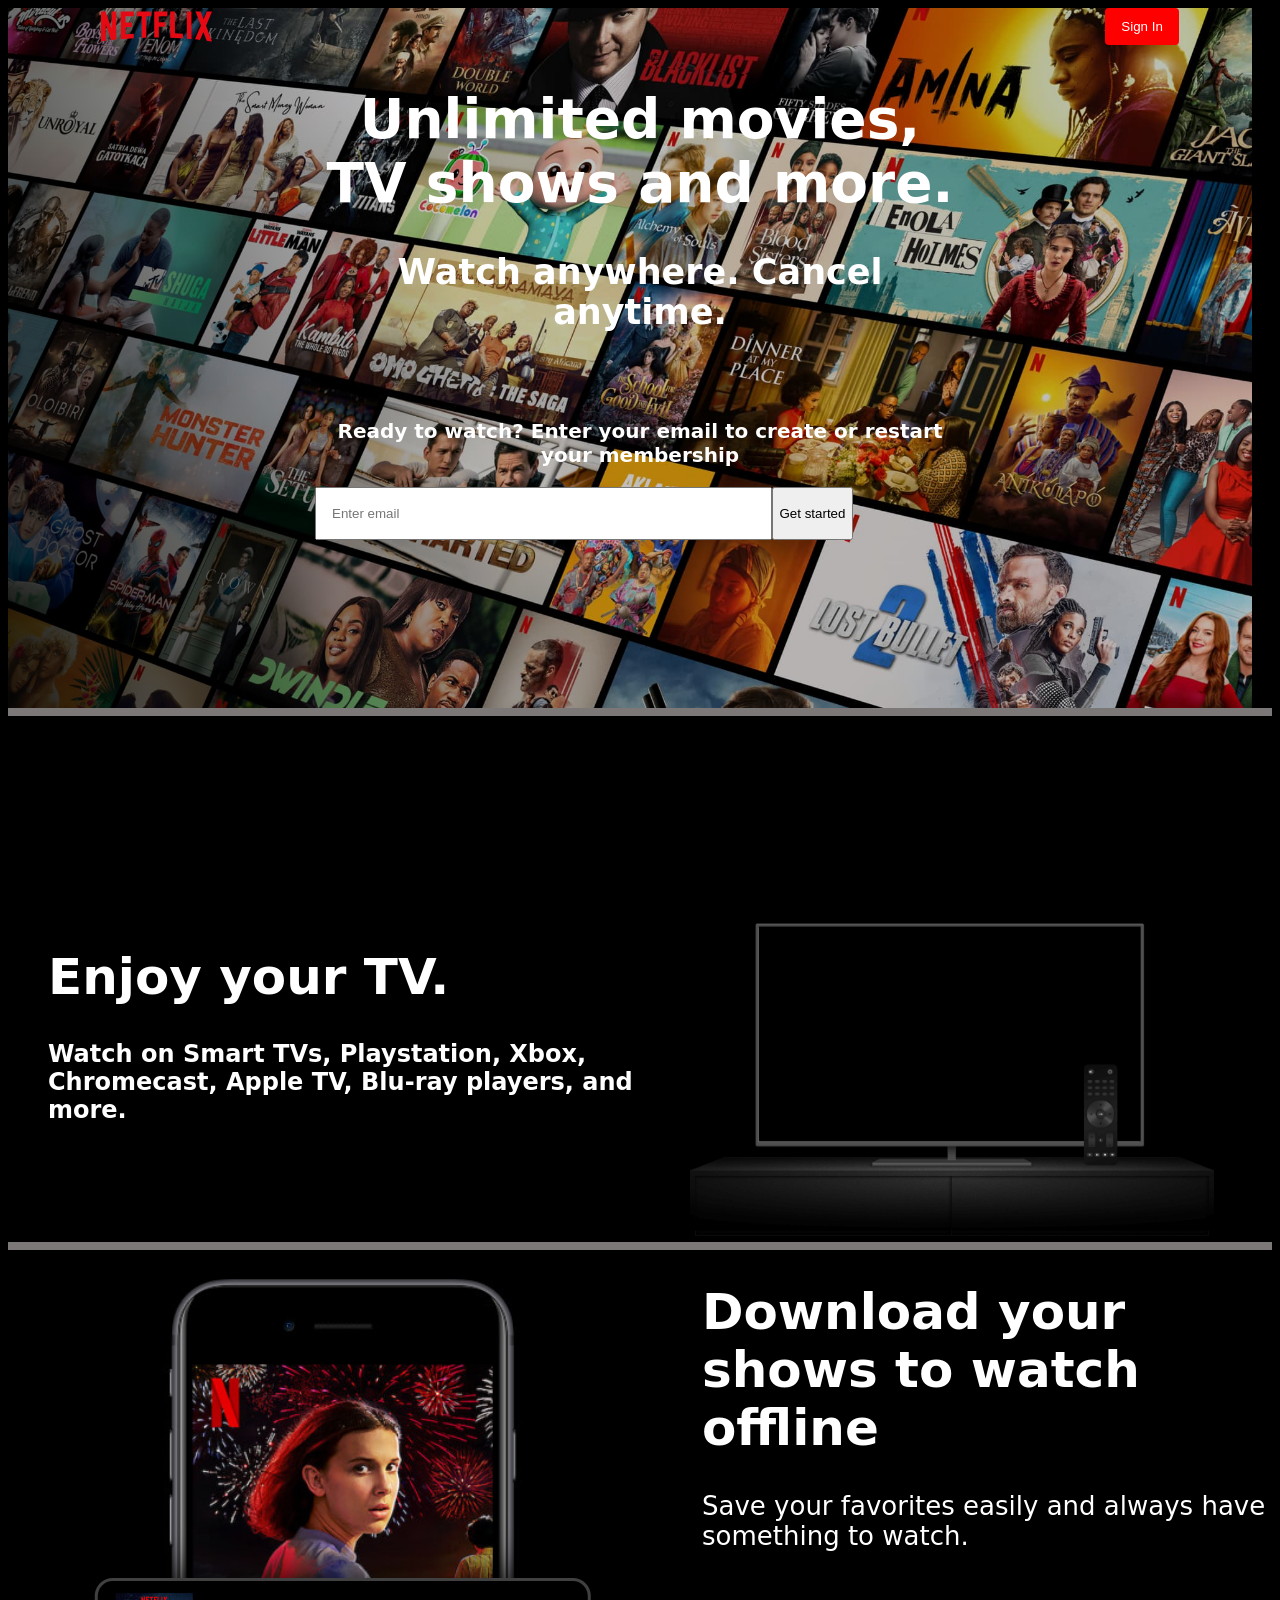
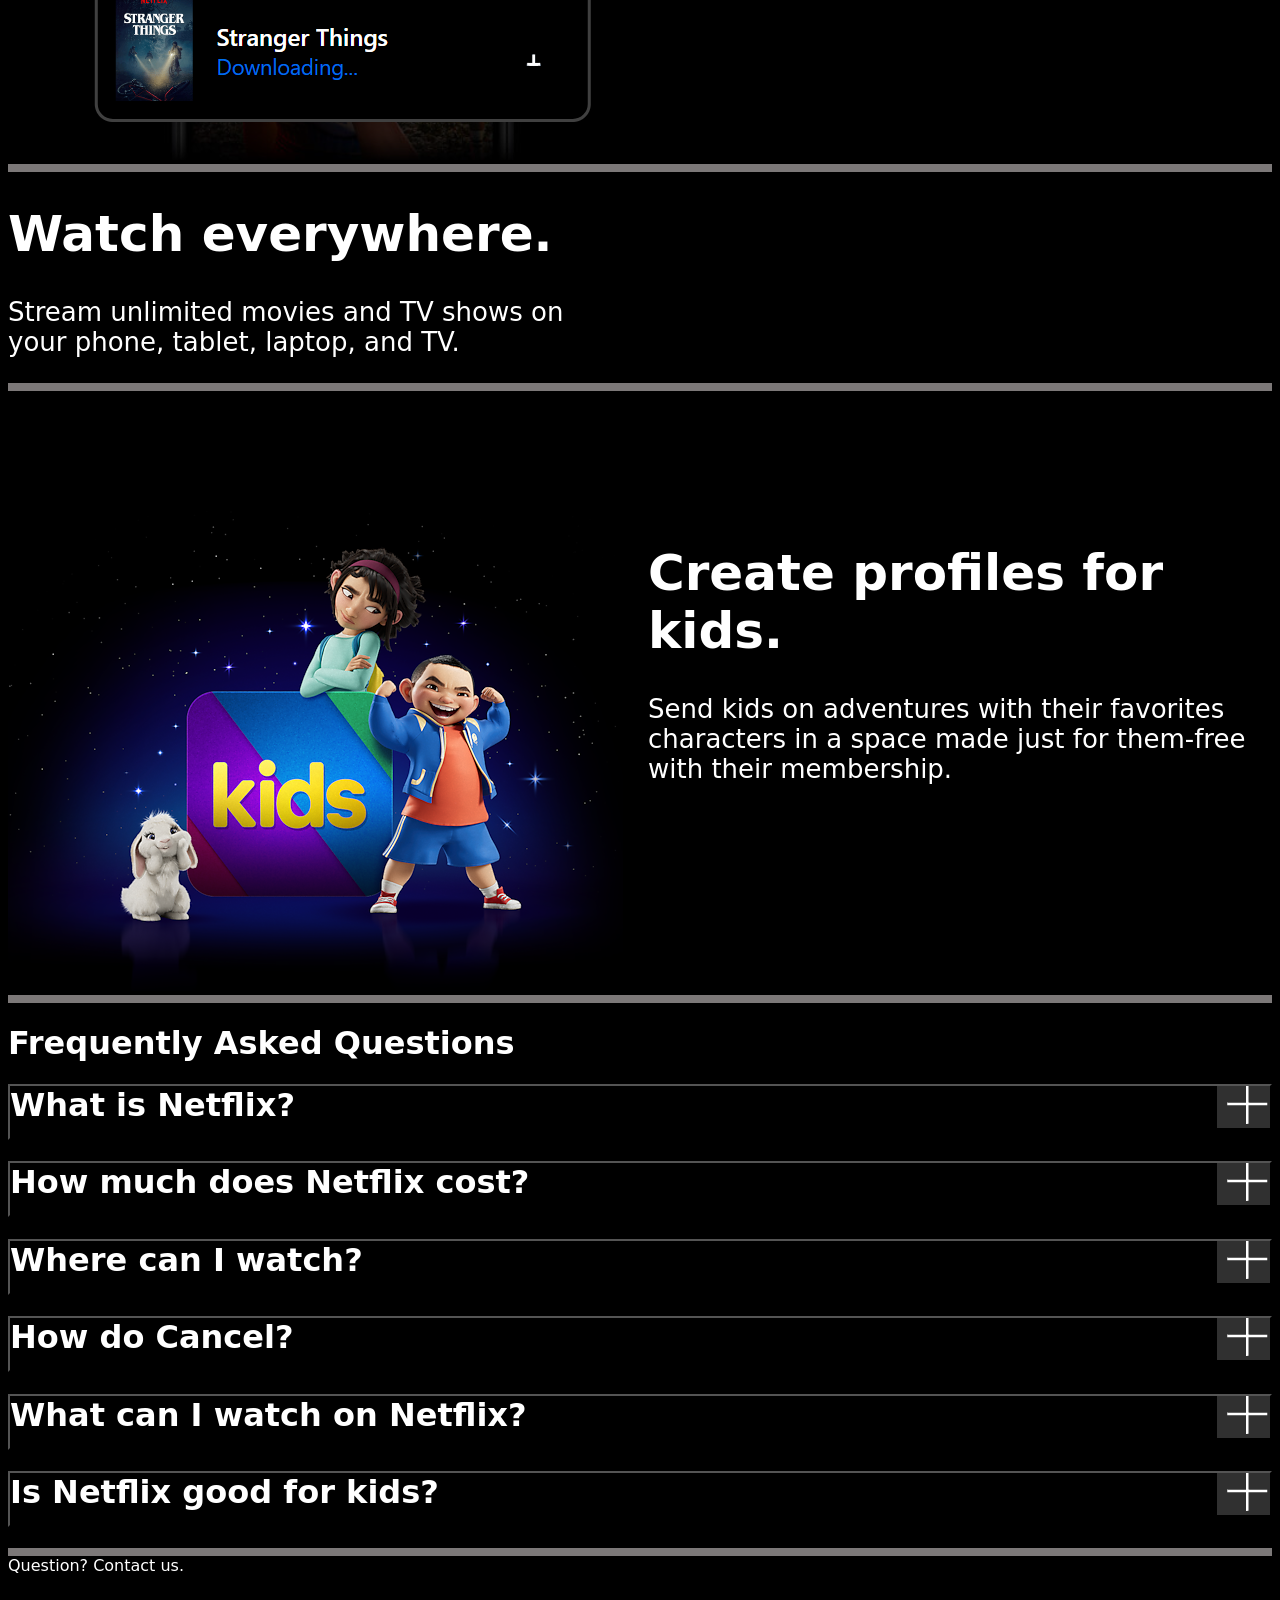
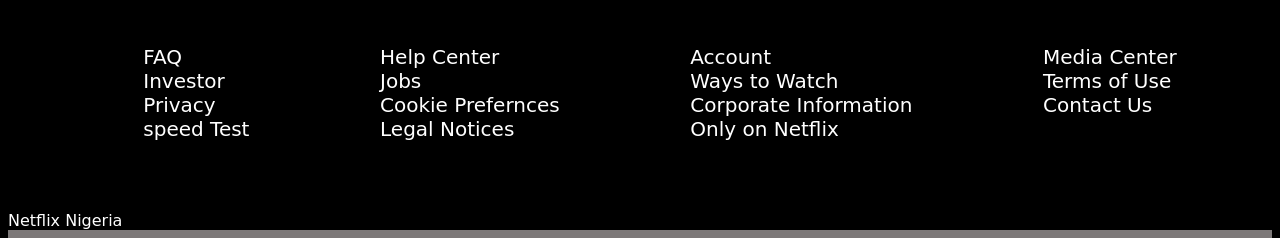
==== index.html @ 0eba1dd3 "changed project name to index" ====
<!DOCTYPE html>
<html lang="en">
  <head>
    <meta charset="UTF-8" />
    <meta http-equiv="X-UA-Compatible" content="IE=edge" />
    <meta name="viewport" content="width=device-width, initial-scale=1.0" />
    <title>Netflix</title>
    <link rel="stylesheet" href="style.css" />
  </head>
  <body>
    <main class="wrapper">
      <div class="first-section">
        <nav class="nav">
          <img src="images/netflix-icon.svg" alt="netflix-icon" />
          <button>Sign In</button>
        </nav>
        <div class="header">
          <div>
            <h1 style="font-size: 55px">
              Unlimited movies, TV shows and more.
            </h1>
            <h2 style="font-size: 35px">Watch anywhere. Cancel anytime.</h2>
          <br>
          <br>
          <h3 style="font-size: 20px" class=".email-header">
            Ready to watch? Enter your email to create or restart your
            membership
          </h3>
        </div>
          <div class="emailfield">
            <input type="text" class="emailtext1" placeholder="Enter email">
            <button class="getstard">Get started</button>
          </div>
      </div>

      <div class="second-section">
        <div class="txt-content">
          <h1 style="font-size: 50px">Enjoy your TV.</h1>
          <h2>
            Watch on Smart TVs, Playstation, Xbox, Chromecast, Apple TV, Blu-ray
            players, and more.
          </h2>
        </div>
        <div class="image-content">
          <img class="tv-content" src="images/tv.png"alt="tv">
          <video width="350"autoplay="" playsinline="" muted="" loop="">
            <source src="videos/video-tv-0819.mp4" type="video/mp4" />
          </video>
        </div>
      </div>
      <div class="third-section">
        <div class="mobile-holder">
          <img src="images/Capture.PNG" alt="mobile" />
        </div>
        <div class="info-download">
          <h1 style="font-size: 50px">Download your shows to watch offline</h1>
          <p>Save your favorites easily and always have something to watch.</p>
        </div>
      </div>
      <div class="fourth-section">
        <h1 style="font-size: 50px">Watch everywhere.</h1>
        <p class="watch">
          Stream unlimited movies and TV shows on your phone, tablet, laptop,
          and TV.
        </p>
      </div>
      <div class="fifth-section">
        <div class="cartoon-kids">
          <img src="images/kids.png" alt="cartoon kids" />
        </div>
        <div>
          <h1 style="font-size: 50px">Create profiles for kids.</h1>
          <p class="kids-profile">
            Send kids on adventures with their favorites characters in a space
            made just for them-free with their membership.
          </p>
        </div>
      </div>
      <div class=" sixth-section">
        <h1>Frequently Asked Questions</h1>
        <h1>
          <details class="detail-content">
            <summary class="summary1">What is Netflix? <img src="images/plus.PNG" alt="plus"></summary>
            <p>Netflix is a streaming service that offers a wide variety of <br>
              award-winning TV shows, movies, anime, documentaries, and <br>
              more on thousands of internet-connected devices.</p>
            <br>
            <br>
            <p>You can watch as much as you want, whenever you want <br>
              without a single commercial -all for one low monthly price. <br>
              There's always something new to discover and new TV shows <br>
              and movies are added every week!</p>
          </details>
      </h1>
      <h1>
        <details class="detail-content">
          <summary class="summary2">How much does Netflix cost?<img src="images/plus.PNG" alt="plus"></summary>
          <p>Watch Netflix on your smartphone, tablet, Smart TV, laptop, or <br>
             streaming device, all for one fixed monthly fee. Plans range from <br>
              ₦1,200 to ₦4,400 a month. No extra costs, no contracts.</p>
        </details>
      </h1>
      <h1>
        <details class="detail-content">
          <summary class="summary3">Where can I watch?<img src="images/plus.PNG" alt="plus"></summary>
          <p>Watch anywhere, anytime. Sign in with your Netflix account to watch <br>
             instantly on the web at netflix.com from your personal computer or <br>
              on any internet-connected device that offers the Netflix app, <br>
               including smart TVs, smartphones, tablets, streaming media <br>
                players and game consoles.
          </p>
          <p>You can also download your favorite shows with the iOS, Android,  <br>
            or Windows 10 app. Use downloads to watch while you're on the go <br>
            and without an internet connection. Take Netflix with you anywhere.</p>
        </details>
      </h1>
      <h1>
        <details class="detail-content">
          <summary class="summary4">How do Cancel?<img src="images/plus.PNG" alt="plus"></summary>
          <p>Netflix is flexible. There are no pesky contracts and no commitments. <br>
            You can easily cancel your account online in two clicks. There are no <br>
            cancellation fees - start or stop your account anytime.</p>
        </details>
      </h1>
      <h1>
        <details class="detail-content">
          <summary class="summary5">What can I watch on Netflix?<img src="images/plus.PNG" alt="plus"></summary>
          <p>Netflix has an extensive library of feature films, documentaries, <br>
             TV shows, anime, award-winning Netflix originals, and more. Watch <br>
              as much as you want, anytime you want.</p>
        </details>
      </h1>
     <h1>
      <details class="detail-content">
        <summary class="summary6">Is Netflix good for kids?<img src="images/plus.PNG" alt="plus"></summary>
        <p>The Netflix Kids experience is included in your membership to give <br>
           parents control while kids enjoy family-friendly TV showsbr
           and movies in their own space.</p>
        <br>
        <br>
        <p>Kids profiles come with PIN-protected parental controls that let <br>
           you restrict the maturity rating of content kids can watch andbr
           block specific titles you don't want kids to see.</p>
      </details>
     </h1>
      </div>
      
      
      <div class="seventh-section">
        <div>Question? Contact us.</div>
        <div class="footer">
          <div>   
            <ul>
              <li>FAQ</li>
              <li>Investor</li>
              <li>Privacy</li>
              <li>speed Test</li>
            </ul>
         </div>
        <div>
          <ul>
            <li>Help Center</li>
            <li>Jobs</li>
            <li>Cookie Prefernces</li>
            <li>Legal Notices</li>
          </ul>
       </div>
       <div>
          <ul>
            <li>Account</li>
            <li>Ways to Watch</li>
            <li>Corporate Information</li>
            <li>Only on Netflix</li>
          </ul>
        </div>
        <div>
            <ul>
              <li>Media Center</li>
              <li>Terms of Use</li>
              <li>Contact Us</li>
            </ul>
        </div>
        </div>
        <div>Netflix Nigeria</div>
      </div>
    </main>
  </body>
</html>
---- style.css ----
body {
    font-family: system-ui, -apple-system, BlinkMacSystemFont, 'Segoe UI', Roboto, Oxygen, Ubuntu, Cantarell, 'Open Sans', 'Helvetica Neue', sans-serif;
    background-color: black;
    color: white;
}
.first-section,
.second-section,
.third-section,
.fourth-section,
.fifth-section,
.sixth-section,
.seventh-section {
    border-bottom: 8px solid rgba(155, 151, 151, 0.8);
}
ul {
    list-style-type: none;
}
h3 {
    font-size: 18px;
}
.wrappper {
    text-align: center;
    justify-content: center;
}
.first-section {
    background: linear-gradient(249deg,rgba(0, 0, 0, 0.8), 0, transparent 60%, rgba(0,0,0,.8)), url('images/netflix.JPEG'); 
    background-repeat: no-repeat;
    background-size: contain;
    height: 700px;
}
.header {
    margin: 0 auto;
    max-width: 650px;
    padding: 5px 0;
    position: relative;
    text-align: center;

}
.nav {
    display: flex;
    justify-content: space-evenly;
    gap: 800px;
}
.nav :last-child {
    background-color: red;
    color: white;
    border: 10px solid red;
    border-radius: 4px;
}
.header h1 .header h2 {
    margin: 0 auto;
    max-width: 640px;
}
.emailfield {
    display: flex;
    color: white;
    width: auto;
}
.emailtext1 {
    width: 65%;
    padding: 17px 15px;
}
.emailtext {
    width: 55%;
    padding: 17px 15px;
}
.getstarted {
    font-size: 18p;
    padding-left: 50px;
    background-color: red;
}

 /* style for section two */
 .second-section{
    display: flex;
    justify-content: center;
    margin-top: 300px;
 }
 .txt-content {
    width: 650px;
    margin-top: 70px;
    margin-left: 40px;
 }
.image-content {
    position: relative;
    padding-left: 50px;
}
.tv-content {
    width: 90%;
    top: 90px;
    left: 0;
}
video {
    position: absolute;
    top: 76px;
    left: 120px;
}

    /* style for section three */
.third-section {
    display: flex;
    justify-content: center;
    gap: 10px;
}
.mobile-holder .mobile-download {
    border: 2px solid black;
    border-radius: 2px;
}
.info-download {
    width: 600px;
    font-size: 26px;
}
    /* style for section four */
.watch{
    width: 600px;
    font-size: 26px;
}
    /* style for section five*/
.fifth-section {
    display: flex;
    justify-content: center;
    min-height: 400px;
    margin-top: 120px;

}
.kids-profile {
    width: 600px;
    font-size: 26px;
}

    /* style for section six */

.detail-content {
    display: flex;
    border: 2px outset black;
    justify-content: space-between;
    gap: 710px;
} 
.summary1,
.summary2,
.summary3,
.summary4,
.summary5,
.summary6 {
    display: flex;
    justify-content: space-between;
    margin-bottom: 10px;
}
.summary1 {
    gap: 40px;
}
.summary2 {
    gap: 670px;
}
.summary3 {
    gap: 700px;
}
.summary4 {
    gap: 575px;
}
.summary5 {
    gap: 628px;
}
.summary6 {
    gap: 580px;
}
    /* style for section seven */
.footer {
    display: flex;
    justify-content: space-around; 
    margin: 10px;
    padding: 40px;
    font-size: 20px;
}
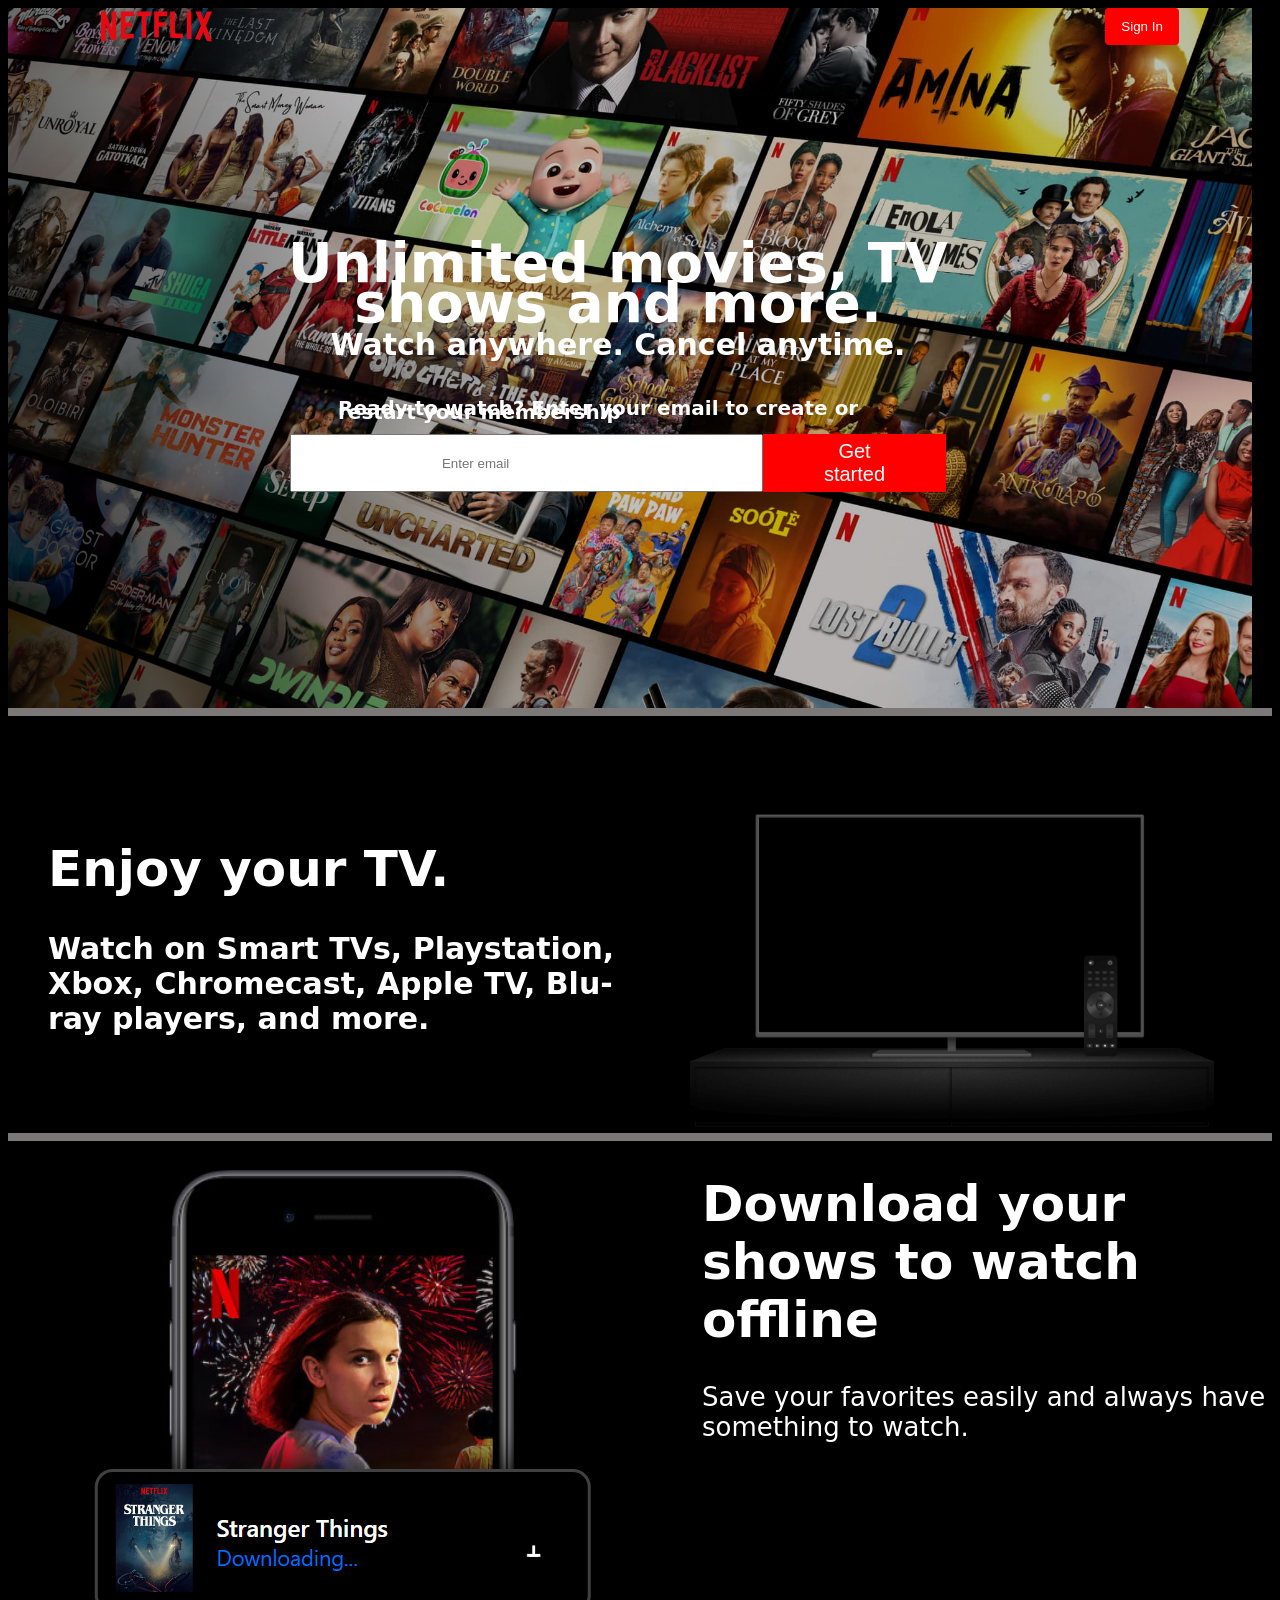
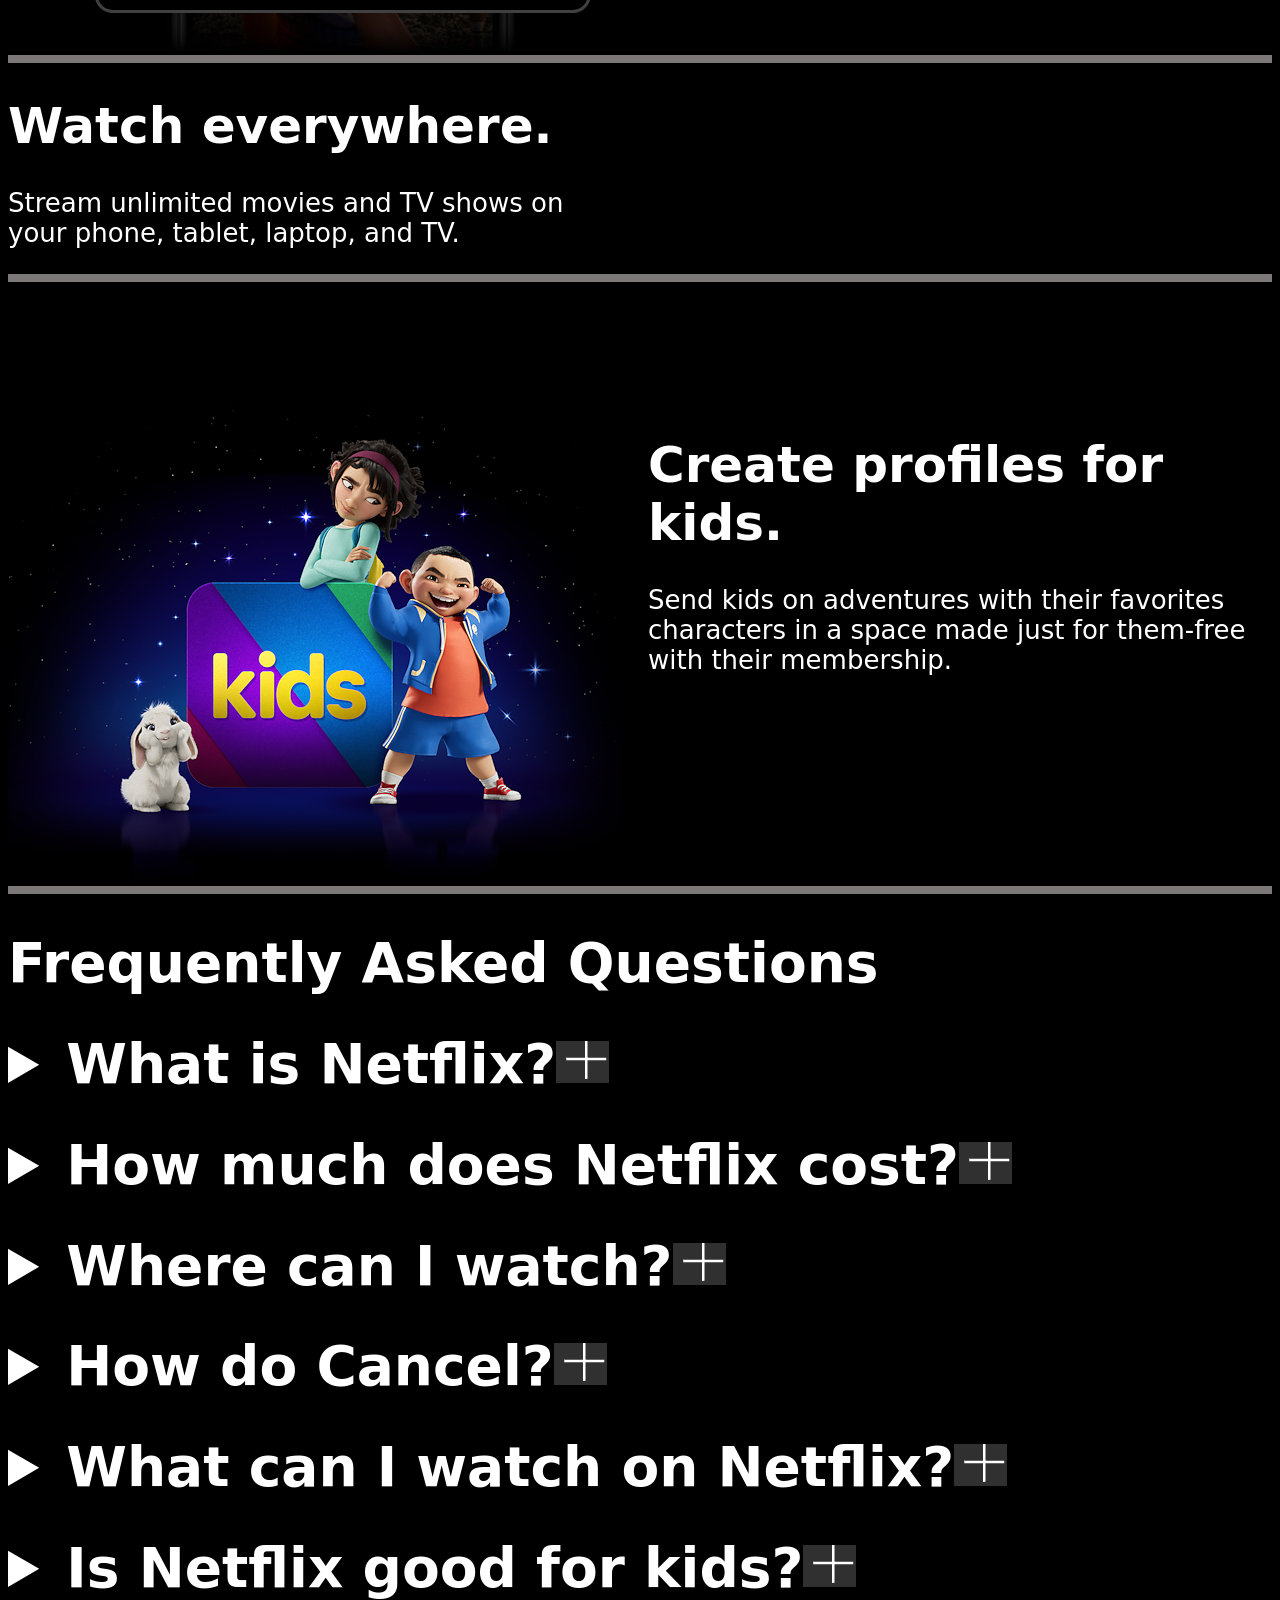
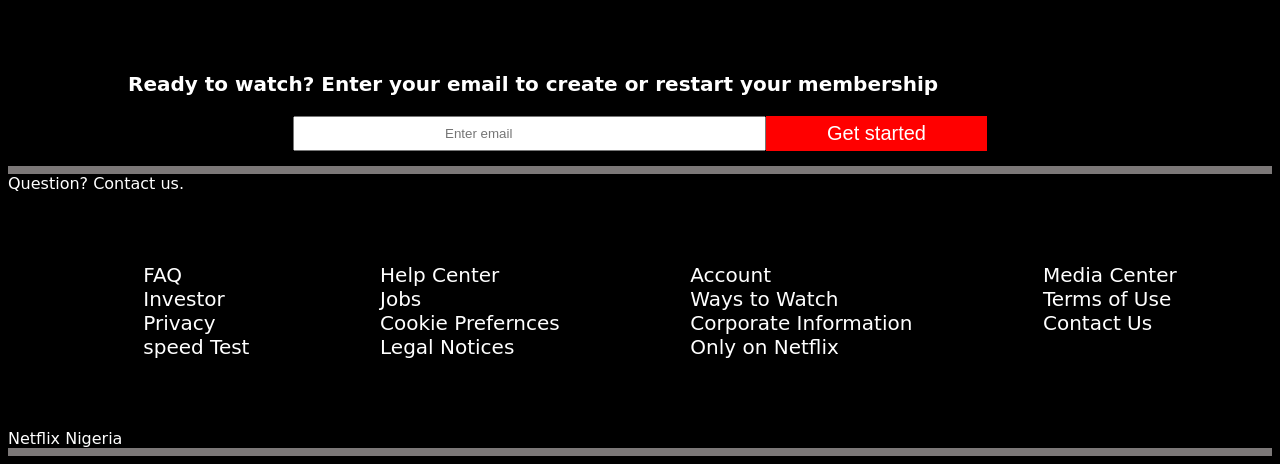
==== commit f2e19c0a: "updated" ====
--- a/index.html
+++ b/index.html
@@ -15,22 +15,20 @@
           <button>Sign In</button>
         </nav>
         <div class="header">
-          <div>
-            <h1 style="font-size: 55px">
-              Unlimited movies, TV shows and more.
-            </h1>
-            <h2 style="font-size: 35px">Watch anywhere. Cancel anytime.</h2>
-          <br>
-          <br>
-          <h3 style="font-size: 20px" class=".email-header">
-            Ready to watch? Enter your email to create or restart your
-            membership
-          </h3>
-        </div>
-          <div class="emailfield">
-            <input type="text" class="emailtext1" placeholder="Enter email">
-            <button class="getstard">Get started</button>
-          </div>
+          <h1>Unlimited movies, TV</h1>
+          <h1>shows and more.</h1>
+          <h2>Watch anywhere. Cancel anytime.</h2>
+          <div class="email-container">
+            <h3>
+              Ready to watch? Enter your email to create or restart your
+              membership
+            </h3>
+            <div class="email-holder">
+              <input type="email" placeholder="Enter email" />
+              <button>Get started</button>
+            </div>
+          </div>
+        </div>
       </div>
 
       <div class="second-section">
@@ -42,8 +40,8 @@
           </h2>
         </div>
         <div class="image-content">
-          <img class="tv-content" src="images/tv.png"alt="tv">
-          <video width="350"autoplay="" playsinline="" muted="" loop="">
+          <img class="tv-content" src="images/tv.png" alt="tv" />
+          <video width="350" autoplay="" playsinline="" muted="" loop="">
             <source src="videos/video-tv-0819.mp4" type="video/mp4" />
           </video>
         </div>
@@ -76,110 +74,169 @@
           </p>
         </div>
       </div>
-      <div class=" sixth-section">
+      <div class="sixth-section">
         <h1>Frequently Asked Questions</h1>
         <h1>
           <details class="detail-content">
-            <summary class="summary1">What is Netflix? <img src="images/plus.PNG" alt="plus"></summary>
-            <p>Netflix is a streaming service that offers a wide variety of <br>
-              award-winning TV shows, movies, anime, documentaries, and <br>
-              more on thousands of internet-connected devices.</p>
-            <br>
-            <br>
-            <p>You can watch as much as you want, whenever you want <br>
-              without a single commercial -all for one low monthly price. <br>
-              There's always something new to discover and new TV shows <br>
-              and movies are added every week!</p>
-          </details>
-      </h1>
-      <h1>
-        <details class="detail-content">
-          <summary class="summary2">How much does Netflix cost?<img src="images/plus.PNG" alt="plus"></summary>
-          <p>Watch Netflix on your smartphone, tablet, Smart TV, laptop, or <br>
-             streaming device, all for one fixed monthly fee. Plans range from <br>
-              ₦1,200 to ₦4,400 a month. No extra costs, no contracts.</p>
-        </details>
-      </h1>
-      <h1>
-        <details class="detail-content">
-          <summary class="summary3">Where can I watch?<img src="images/plus.PNG" alt="plus"></summary>
-          <p>Watch anywhere, anytime. Sign in with your Netflix account to watch <br>
-             instantly on the web at netflix.com from your personal computer or <br>
-              on any internet-connected device that offers the Netflix app, <br>
-               including smart TVs, smartphones, tablets, streaming media <br>
-                players and game consoles.
-          </p>
-          <p>You can also download your favorite shows with the iOS, Android,  <br>
-            or Windows 10 app. Use downloads to watch while you're on the go <br>
-            and without an internet connection. Take Netflix with you anywhere.</p>
-        </details>
-      </h1>
-      <h1>
-        <details class="detail-content">
-          <summary class="summary4">How do Cancel?<img src="images/plus.PNG" alt="plus"></summary>
-          <p>Netflix is flexible. There are no pesky contracts and no commitments. <br>
-            You can easily cancel your account online in two clicks. There are no <br>
-            cancellation fees - start or stop your account anytime.</p>
-        </details>
-      </h1>
-      <h1>
-        <details class="detail-content">
-          <summary class="summary5">What can I watch on Netflix?<img src="images/plus.PNG" alt="plus"></summary>
-          <p>Netflix has an extensive library of feature films, documentaries, <br>
-             TV shows, anime, award-winning Netflix originals, and more. Watch <br>
-              as much as you want, anytime you want.</p>
-        </details>
-      </h1>
-     <h1>
-      <details class="detail-content">
-        <summary class="summary6">Is Netflix good for kids?<img src="images/plus.PNG" alt="plus"></summary>
-        <p>The Netflix Kids experience is included in your membership to give <br>
-           parents control while kids enjoy family-friendly TV showsbr
-           and movies in their own space.</p>
-        <br>
-        <br>
-        <p>Kids profiles come with PIN-protected parental controls that let <br>
-           you restrict the maturity rating of content kids can watch andbr
-           block specific titles you don't want kids to see.</p>
-      </details>
-     </h1>
-      </div>
-      
-      
+            <summary class="summary">
+              What is Netflix?<img src="images/plus.PNG" alt="plus" />
+            </summary>
+            <p>
+              Netflix is a streaming service that offers a wide variety of
+              <br />
+              award-winning TV shows, movies, anime, documentaries, and <br />
+              more on thousands of internet-connected devices.
+            </p>
+            <br />
+            <br />
+            <p>
+              You can watch as much as you want, whenever you want <br />
+              without a single commercial -all for one low monthly price. <br />
+              There's always something new to discover and new TV shows <br />
+              and movies are added every week!
+            </p>
+          </details>
+        </h1>
+        <h1>
+          <details class="detail-content">
+            <summary class="summary">
+              How much does Netflix cost?<img
+                src="images/plus.PNG"
+                alt="plus"
+              />
+            </summary>
+            <p>
+              Watch Netflix on your smartphone, tablet, Smart TV, laptop, or
+              <br />
+              streaming device, all for one fixed monthly fee. Plans range from
+              <br />
+              ₦1,200 to ₦4,400 a month. No extra costs, no contracts.
+            </p>
+          </details>
+        </h1>
+        <h1>
+          <details class="detail-content">
+            <summary class="summary">
+              Where can I watch?<img src="images/plus.PNG" alt="plus" />
+            </summary>
+            <p>
+              Watch anywhere, anytime. Sign in with your Netflix account to
+              watch <br />
+              instantly on the web at netflix.com from your personal computer or
+              <br />
+              on any internet-connected device that offers the Netflix app,
+              <br />
+              including smart TVs, smartphones, tablets, streaming media <br />
+              players and game consoles.
+            </p>
+            <p>
+              You can also download your favorite shows with the iOS, Android,
+              <br />
+              or Windows 10 app. Use downloads to watch while you're on the go
+              <br />
+              and without an internet connection. Take Netflix with you
+              anywhere.
+            </p>
+          </details>
+        </h1>
+        <h1>
+          <details class="detail-content">
+            <summary class="summary">
+              How do Cancel?<img src="images/plus.PNG" alt="plus" />
+            </summary>
+            <p>
+              Netflix is flexible. There are no pesky contracts and no
+              commitments. <br />
+              You can easily cancel your account online in two clicks. There are
+              no <br />
+              cancellation fees - start or stop your account anytime.
+            </p>
+          </details>
+        </h1>
+        <h1>
+          <details class="detail-content">
+            <summary class="summary">
+              What can I watch on Netflix?<img
+                src="images/plus.PNG"
+                alt="plus"
+              />
+            </summary>
+            <p>
+              Netflix has an extensive library of feature films, documentaries,
+              <br />
+              TV shows, anime, award-winning Netflix originals, and more. Watch
+              <br />
+              as much as you want, anytime you want.
+            </p>
+          </details>
+        </h1>
+        <h1>
+          <details class="detail-content">
+            <summary class="summary">
+              Is Netflix good for kids?<img src="images/plus.PNG" alt="plus" />
+            </summary>
+            <p>
+              The Netflix Kids experience is included in your membership to give
+              <br />
+              parents control while kids enjoy family-friendly TV showsbr and
+              movies in their own space.
+            </p>
+            <br />
+            <br />
+            <p>
+              Kids profiles come with PIN-protected parental controls that let
+              <br />
+              you restrict the maturity rating of content kids can watch andbr
+              block specific titles you don't want kids to see.
+            </p>
+          </details>
+        </h1>
+        <div class="email-container">
+          <h3>
+            Ready to watch? Enter your email to create or restart your
+            membership
+          </h3>
+          <div class="email-holder">
+            <input type="email" placeholder="Enter email" />
+            <button>Get started</button>
+          </div>
+        </div>
+      </div>
+
       <div class="seventh-section">
         <div>Question? Contact us.</div>
         <div class="footer">
-          <div>   
+          <div>
             <ul>
               <li>FAQ</li>
               <li>Investor</li>
               <li>Privacy</li>
               <li>speed Test</li>
             </ul>
-         </div>
-        <div>
-          <ul>
-            <li>Help Center</li>
-            <li>Jobs</li>
-            <li>Cookie Prefernces</li>
-            <li>Legal Notices</li>
-          </ul>
-       </div>
-       <div>
-          <ul>
-            <li>Account</li>
-            <li>Ways to Watch</li>
-            <li>Corporate Information</li>
-            <li>Only on Netflix</li>
-          </ul>
-        </div>
-        <div>
+          </div>
+          <div>
+            <ul>
+              <li>Help Center</li>
+              <li>Jobs</li>
+              <li>Cookie Prefernces</li>
+              <li>Legal Notices</li>
+            </ul>
+          </div>
+          <div>
+            <ul>
+              <li>Account</li>
+              <li>Ways to Watch</li>
+              <li>Corporate Information</li>
+              <li>Only on Netflix</li>
+            </ul>
+          </div>
+          <div>
             <ul>
               <li>Media Center</li>
               <li>Terms of Use</li>
               <li>Contact Us</li>
             </ul>
-        </div>
+          </div>
         </div>
         <div>Netflix Nigeria</div>
       </div>
--- a/style.css
+++ b/style.css
@@ -15,26 +15,25 @@
 ul {
     list-style-type: none;
 }
+h1 {
+    font-size: 55px
+}
+h2 {
+    font-size: 30px;
+}
 h3 {
-    font-size: 18px;
+    font-size: 20px;
 }
 .wrappper {
     text-align: center;
     justify-content: center;
 }
 .first-section {
-    background: linear-gradient(249deg,rgba(0, 0, 0, 0.8), 0, transparent 60%, rgba(0,0,0,.8)), url('images/netflix.JPEG'); 
+    background: linear-gradient(249deg,rgba(17, 6, 6, 0.8), 0, transparent 60%, rgba(0,0,0,.8)), url('images/netflix.JPEG'); 
     background-repeat: no-repeat;
     background-size: contain;
+    max-width: 1400px;
     height: 700px;
-}
-.header {
-    margin: 0 auto;
-    max-width: 650px;
-    padding: 5px 0;
-    position: relative;
-    text-align: center;
-
 }
 .nav {
     display: flex;
@@ -47,34 +46,49 @@
     border: 10px solid red;
     border-radius: 4px;
 }
-.header h1 .header h2 {
-    margin: 0 auto;
-    max-width: 640px;
+.header {
+    position: relative;
+    top: 180px;
+    left: 210px;
+    width: 800px;
+    line-height: 3.8px;
 }
-.emailfield {
+.header h1,
+.header h2 {
     display: flex;
+    justify-content: center;
+    
+}
+
+.email-container {
+    border: 1px solid none;
+    padding: 15px 120px;
+    border-radius: 25px;
+}
+.email-holder {
+    display: flex;
+    justify-content: center;
+    
+}
+.email-holder input{
+    border: 1px none none;
+    padding: 5px 150px;
+    outline: none;
+}
+.email-holder button{
+    background-color: red;
     color: white;
-    width: auto;
+    border: 1px solid red;
+    padding: 5px 60px;
+    font-size: 20px;
 }
-.emailtext1 {
-    width: 65%;
-    padding: 17px 15px;
-}
-.emailtext {
-    width: 55%;
-    padding: 17px 15px;
-}
-.getstarted {
-    font-size: 18p;
-    padding-left: 50px;
-    background-color: red;
-}
+
 
  /* style for section two */
  .second-section{
     display: flex;
     justify-content: center;
-    margin-top: 300px;
+    margin-top: 20px;
  }
  .txt-content {
     width: 650px;
@@ -130,41 +144,27 @@
 
     /* style for section six */
 
-.detail-content {
-    display: flex;
-    border: 2px outset black;
-    justify-content: space-between;
-    gap: 710px;
-} 
-.summary1,
-.summary2,
-.summary3,
-.summary4,
-.summary5,
-.summary6 {
-    display: flex;
-    justify-content: space-between;
-    margin-bottom: 10px;
+.details-content {
+    font: 16px "Open Sans", Calibri, sans-serif;
+    width: 620px;
+    border: 2px solid black;
 }
-.summary1 {
-    gap: 40px;
-}
-.summary2 {
-    gap: 670px;
-}
-.summary3 {
-    gap: 700px;
-}
-.summary4 {
-    gap: 575px;
-}
-.summary5 {
-    gap: 628px;
-}
-.summary6 {
-    gap: 580px;
-}
-    /* style for section seven */
+  
+.details-content > summary {
+    padding: 2px 6px;
+    width: 15em;
+    background-color: rgb(23, 20, 20);
+    border: 10px;
+    box-shadow: 3px 3px 4px black;
+    list-style: none;
+  }
+  .details-content > p {
+    border-radius: 0 0 10px 10px;
+    background-color: #ddd;
+    padding: 2px 6px;
+    margin: 0;
+    box-shadow: 3px 3px 4px black;
+  }
 .footer {
     display: flex;
     justify-content: space-around; 
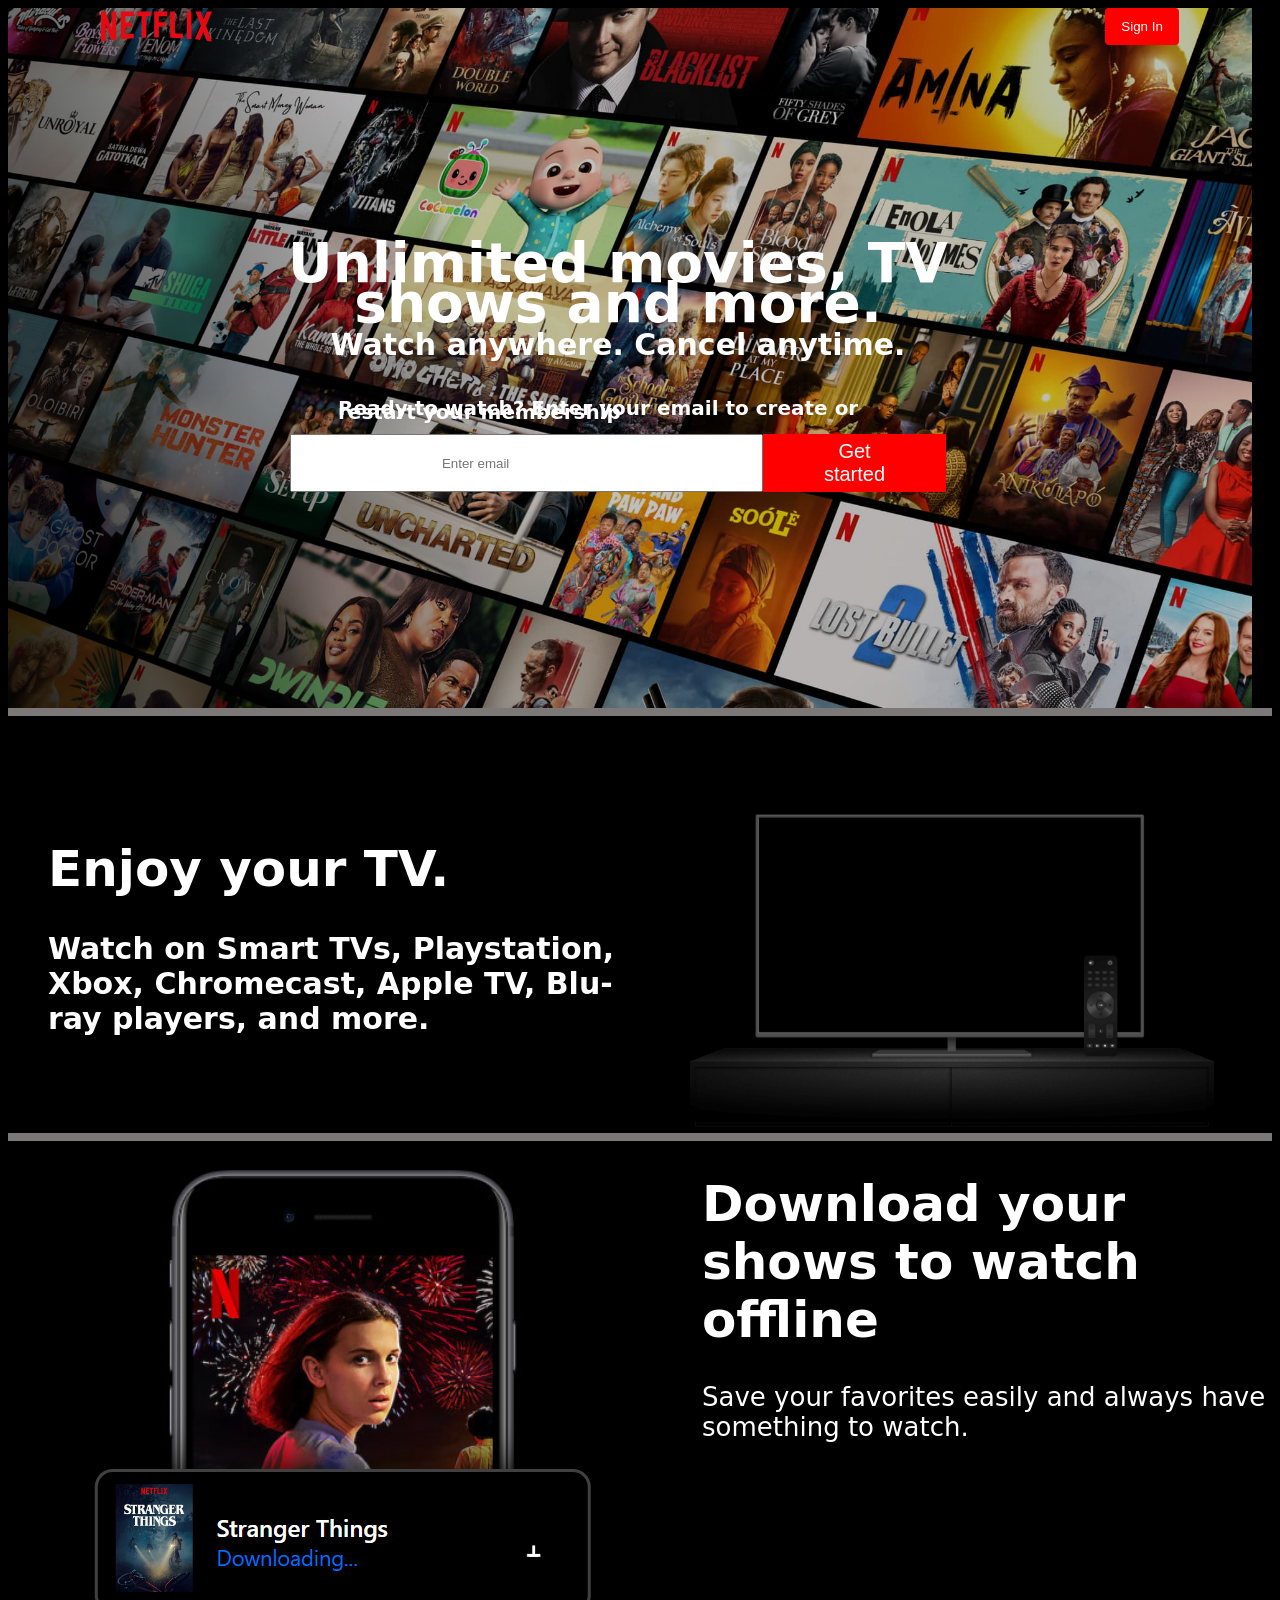
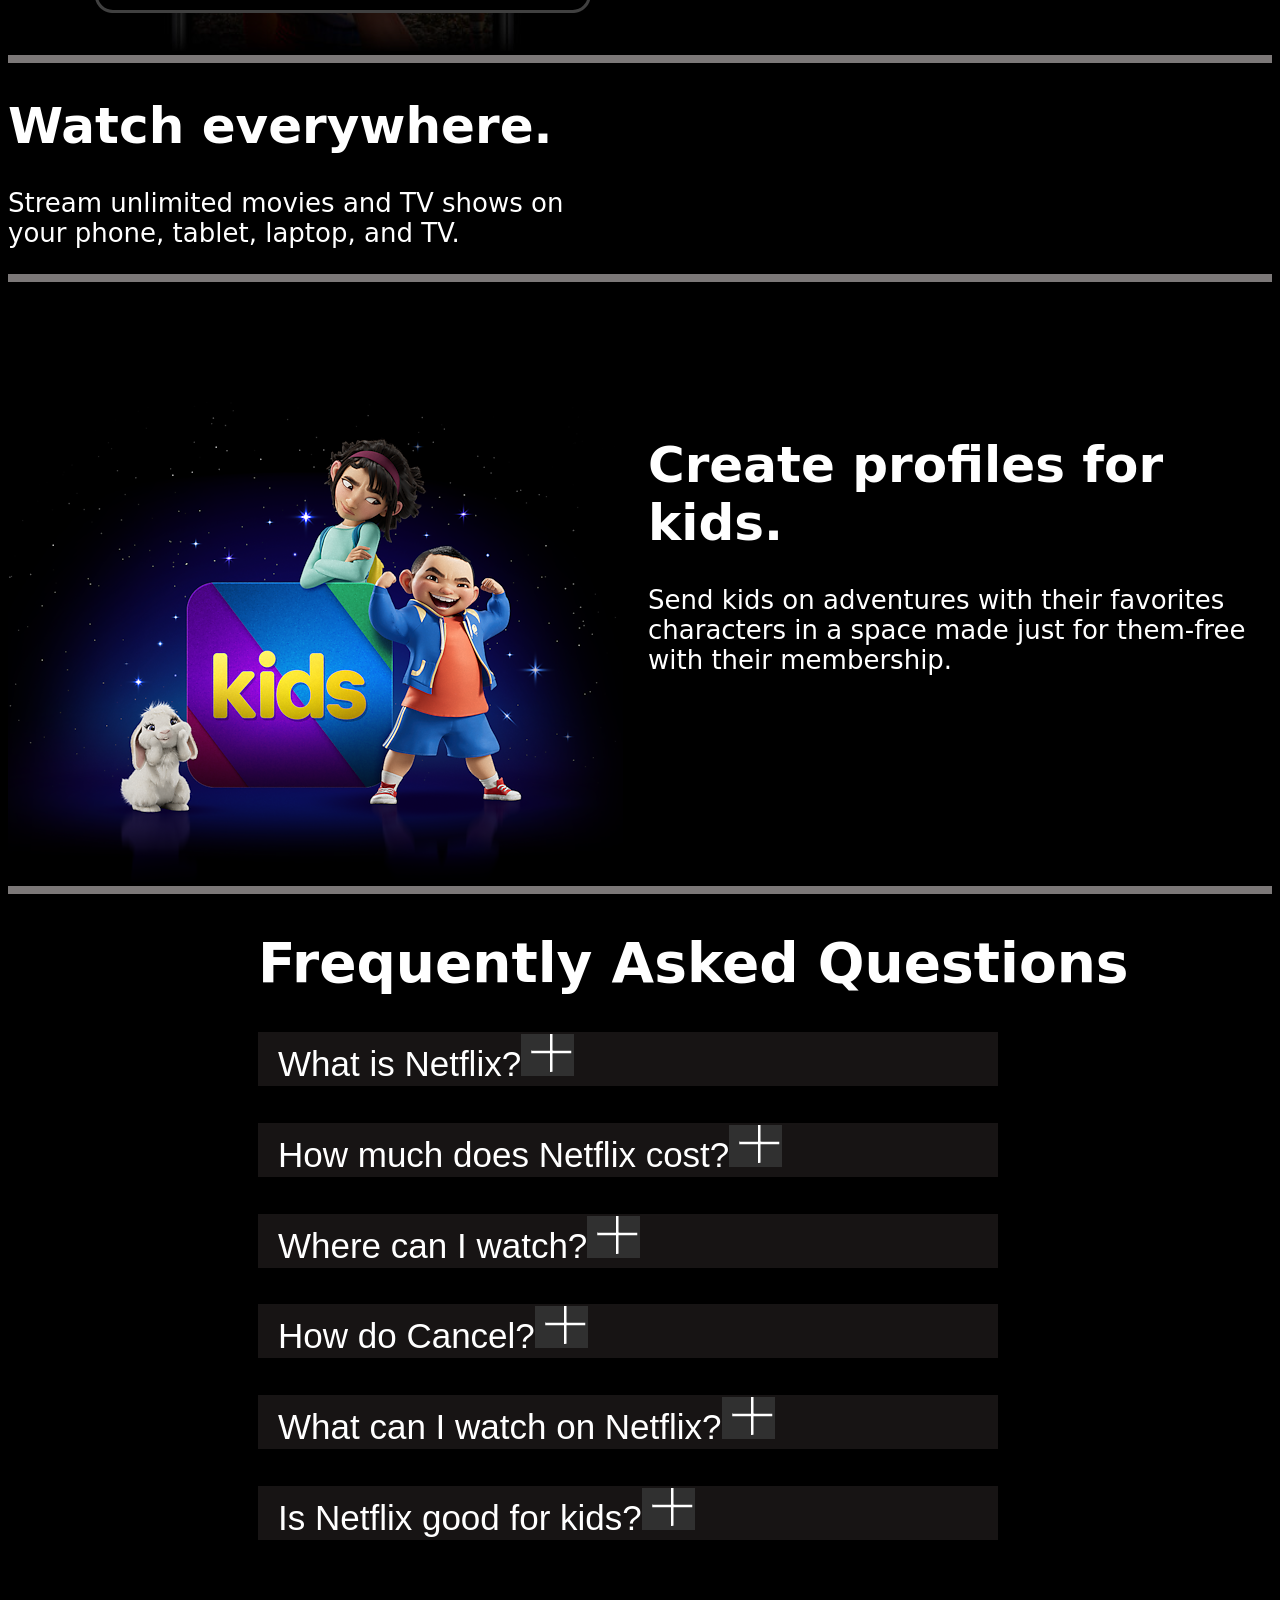
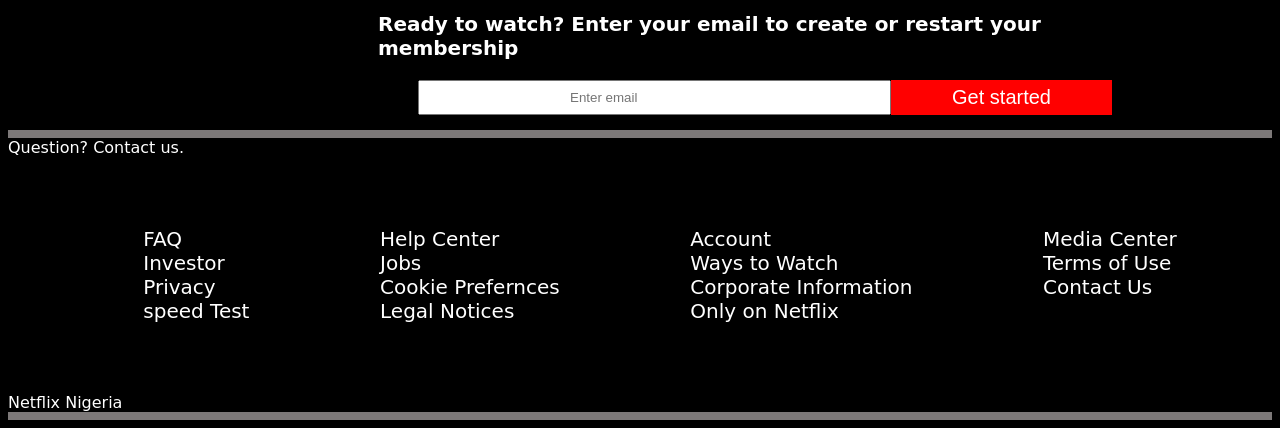
==== commit 2a28c25d: "updated" ====
--- a/index.html
+++ b/index.html
@@ -75,130 +75,129 @@
         </div>
       </div>
       <div class="sixth-section">
-        <h1>Frequently Asked Questions</h1>
-        <h1>
-          <details class="detail-content">
-            <summary class="summary">
-              What is Netflix?<img src="images/plus.PNG" alt="plus" />
-            </summary>
-            <p>
-              Netflix is a streaming service that offers a wide variety of
-              <br />
-              award-winning TV shows, movies, anime, documentaries, and <br />
-              more on thousands of internet-connected devices.
-            </p>
-            <br />
-            <br />
-            <p>
-              You can watch as much as you want, whenever you want <br />
-              without a single commercial -all for one low monthly price. <br />
-              There's always something new to discover and new TV shows <br />
-              and movies are added every week!
-            </p>
-          </details>
-        </h1>
-        <h1>
-          <details class="detail-content">
-            <summary class="summary">
-              How much does Netflix cost?<img
-                src="images/plus.PNG"
-                alt="plus"
-              />
-            </summary>
-            <p>
-              Watch Netflix on your smartphone, tablet, Smart TV, laptop, or
-              <br />
-              streaming device, all for one fixed monthly fee. Plans range from
-              <br />
-              ₦1,200 to ₦4,400 a month. No extra costs, no contracts.
-            </p>
-          </details>
-        </h1>
-        <h1>
-          <details class="detail-content">
-            <summary class="summary">
-              Where can I watch?<img src="images/plus.PNG" alt="plus" />
-            </summary>
-            <p>
-              Watch anywhere, anytime. Sign in with your Netflix account to
-              watch <br />
-              instantly on the web at netflix.com from your personal computer or
-              <br />
-              on any internet-connected device that offers the Netflix app,
-              <br />
-              including smart TVs, smartphones, tablets, streaming media <br />
-              players and game consoles.
-            </p>
-            <p>
-              You can also download your favorite shows with the iOS, Android,
-              <br />
-              or Windows 10 app. Use downloads to watch while you're on the go
-              <br />
-              and without an internet connection. Take Netflix with you
-              anywhere.
-            </p>
-          </details>
-        </h1>
-        <h1>
-          <details class="detail-content">
-            <summary class="summary">
-              How do Cancel?<img src="images/plus.PNG" alt="plus" />
-            </summary>
-            <p>
-              Netflix is flexible. There are no pesky contracts and no
-              commitments. <br />
-              You can easily cancel your account online in two clicks. There are
-              no <br />
-              cancellation fees - start or stop your account anytime.
-            </p>
-          </details>
-        </h1>
-        <h1>
-          <details class="detail-content">
-            <summary class="summary">
-              What can I watch on Netflix?<img
-                src="images/plus.PNG"
-                alt="plus"
-              />
-            </summary>
-            <p>
-              Netflix has an extensive library of feature films, documentaries,
-              <br />
-              TV shows, anime, award-winning Netflix originals, and more. Watch
-              <br />
-              as much as you want, anytime you want.
-            </p>
-          </details>
-        </h1>
-        <h1>
-          <details class="detail-content">
-            <summary class="summary">
-              Is Netflix good for kids?<img src="images/plus.PNG" alt="plus" />
-            </summary>
-            <p>
-              The Netflix Kids experience is included in your membership to give
-              <br />
-              parents control while kids enjoy family-friendly TV showsbr and
-              movies in their own space.
-            </p>
-            <br />
-            <br />
-            <p>
-              Kids profiles come with PIN-protected parental controls that let
-              <br />
-              you restrict the maturity rating of content kids can watch andbr
-              block specific titles you don't want kids to see.
-            </p>
-          </details>
-        </h1>
-        <div class="email-container">
-          <h3>
-            Ready to watch? Enter your email to create or restart your
-            membership
-          </h3>
-          <div class="email-holder">
-            <input type="email" placeholder="Enter email" />
-            <button>Get started</button>
+          <div class="questions">
+          <h1>Frequently Asked Questions</h1>
+          <h1>
+            <details class="detail-content">
+              <summary class="summary">
+                What is Netflix?<img src="images/plus.PNG" alt="plus" />
+              </summary>
+              <p>
+                Netflix is a streaming service that offers a wide variety of
+                <br />
+                award-winning TV shows, movies, anime, documentaries, and <br />
+                more on thousands of internet-connected devices.
+              </p>
+              <br />
+              <br />
+              <p>
+                You can watch as much as you want, whenever you want <br />
+                without a single commercial -all for one low monthly price. <br />
+                There's always something new to discover and new TV shows <br />
+                and movies are added every week!
+              </p>
+            </details>
+          </h1>
+          <h1>
+            <details class="detail-content">
+              <summary class="summary">
+                How much does Netflix cost?<img src="images/plus.PNG" alt="plus"/>
+              </summary>
+              <p>
+                Watch Netflix on your smartphone, tablet, Smart TV, laptop, or
+                <br />
+                streaming device, all for one fixed monthly fee. Plans range from
+                <br />
+                ₦1,200 to ₦4,400 a month. No extra costs, no contracts.
+              </p>
+            </details>
+          </h1>
+          <h1>
+            <details class="detail-content">
+              <summary class="summary">
+                Where can I watch?<img src="images/plus.PNG" alt="plus" />
+              </summary>
+              <p>
+                Watch anywhere, anytime. Sign in with your Netflix account to
+                watch <br />
+                instantly on the web at netflix.com from your personal computer or
+                <br />
+                on any internet-connected device that offers the Netflix app,
+                <br />
+                including smart TVs, smartphones, tablets, streaming media <br />
+                players and game consoles.
+              </p>
+              <p>
+                You can also download your favorite shows with the iOS, Android,
+                <br />
+                or Windows 10 app. Use downloads to watch while you're on the go
+                <br />
+                and without an internet connection. Take Netflix with you
+                anywhere.
+              </p>
+            </details>
+          </h1>
+          <h1>
+            <details class="detail-content">
+              <summary class="summary">
+                How do Cancel?<img src="images/plus.PNG" alt="plus" />
+              </summary>
+              <p>
+                Netflix is flexible. There are no pesky contracts and no
+                commitments. <br />
+                You can easily cancel your account online in two clicks. There are
+                no <br />
+                cancellation fees - start or stop your account anytime.
+              </p>
+            </details>
+          </h1>
+          <h1>
+            <details class="detail-content">
+              <summary class="summary">
+                What can I watch on Netflix?<img
+                  src="images/plus.PNG"
+                  alt="plus"
+                />
+              </summary>
+              <p>
+                Netflix has an extensive library of feature films, documentaries,
+                <br />
+                TV shows, anime, award-winning Netflix originals, and more. Watch
+                <br />
+                as much as you want, anytime you want.
+              </p>
+            </details>
+          </h1>
+          <h1>
+            <details class="detail-content">
+              <summary class="summary">
+                Is Netflix good for kids?<img src="images/plus.PNG" alt="plus" />
+              </summary>
+              <p>
+                The Netflix Kids experience is included in your membership to give
+                <br />
+                parents control while kids enjoy family-friendly TV showsbr and
+                movies in their own space.
+              </p>
+              <br />
+              <br />
+              <p>
+                Kids profiles come with PIN-protected parental controls that let
+                <br />
+                you restrict the maturity rating of content kids can watch andbr
+                block specific titles you don't want kids to see.
+              </p>
+            </details>
+          </h1>
+          <div class="email-container">
+            <h3>
+              Ready to watch? Enter your email to create or restart your
+              membership
+            </h3>
+            <div class="email-holder">
+              <input type="email" placeholder="Enter email" />
+              <button>Get started</button>
+            </div>
           </div>
         </div>
       </div>
--- a/style.css
+++ b/style.css
@@ -144,27 +144,38 @@
 
     /* style for section six */
 
-.details-content {
+.questions {
+    margin-left: 250px;
+}
+.detail-content {
     font: 16px "Open Sans", Calibri, sans-serif;
-    width: 620px;
-    border: 2px solid black;
+    width: 650px;
+    border: 0px 150px solid black;
+   
 }
   
-.details-content > summary {
-    padding: 2px 6px;
-    width: 15em;
+.detail-content summary {
+    padding: 2px 20px;
+    width: 20em;
     background-color: rgb(23, 20, 20);
-    border: 10px;
+    border: 35px;
     box-shadow: 3px 3px 4px black;
     list-style: none;
+    font-size: 35px;
+    justify-content: space-between;
+
   }
-  .details-content > p {
+.detail-content  p {
     border-radius: 0 0 10px 10px;
-    background-color: #ddd;
+    background-color:  rgb(23, 20, 20);
     padding: 2px 6px;
+    width: 20.5em;
     margin: 0;
     box-shadow: 3px 3px 4px black;
+    font-size: 35px;
   }
+
+  /* style for section seven */
 .footer {
     display: flex;
     justify-content: space-around; 
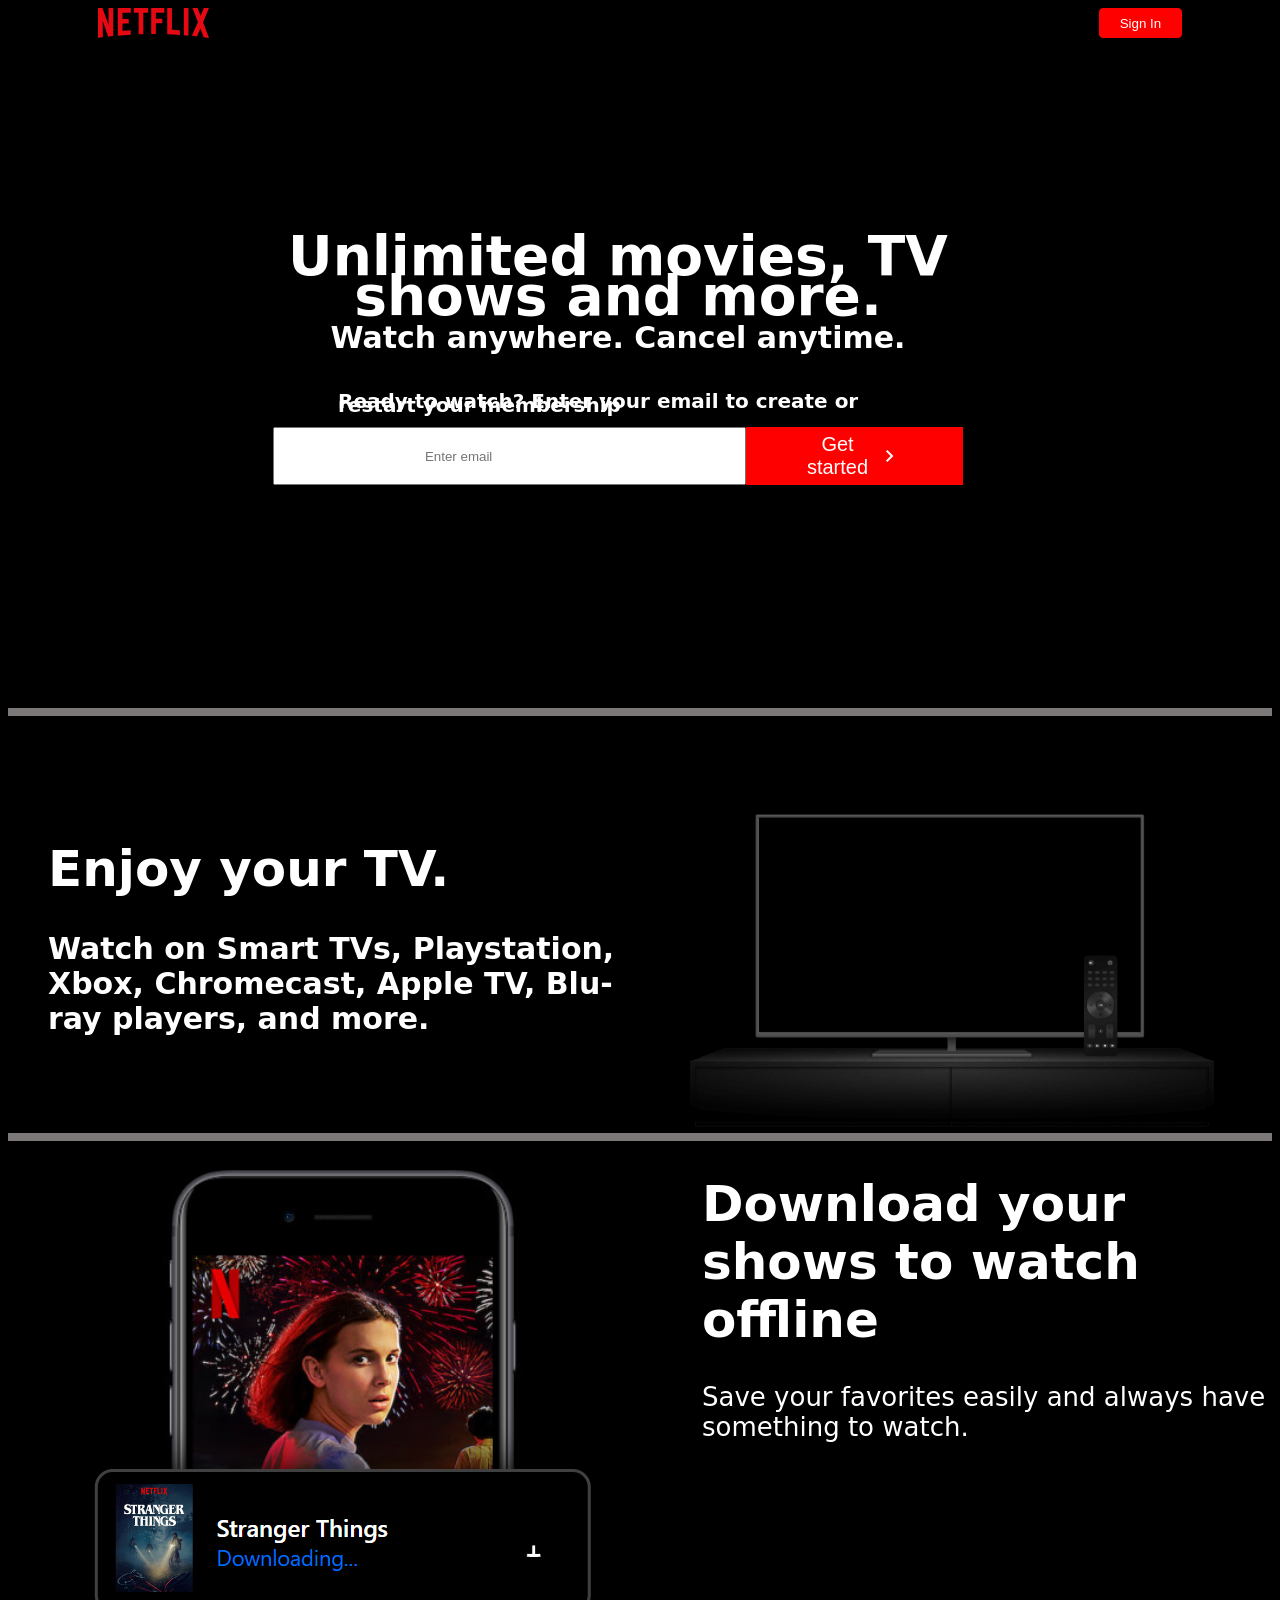
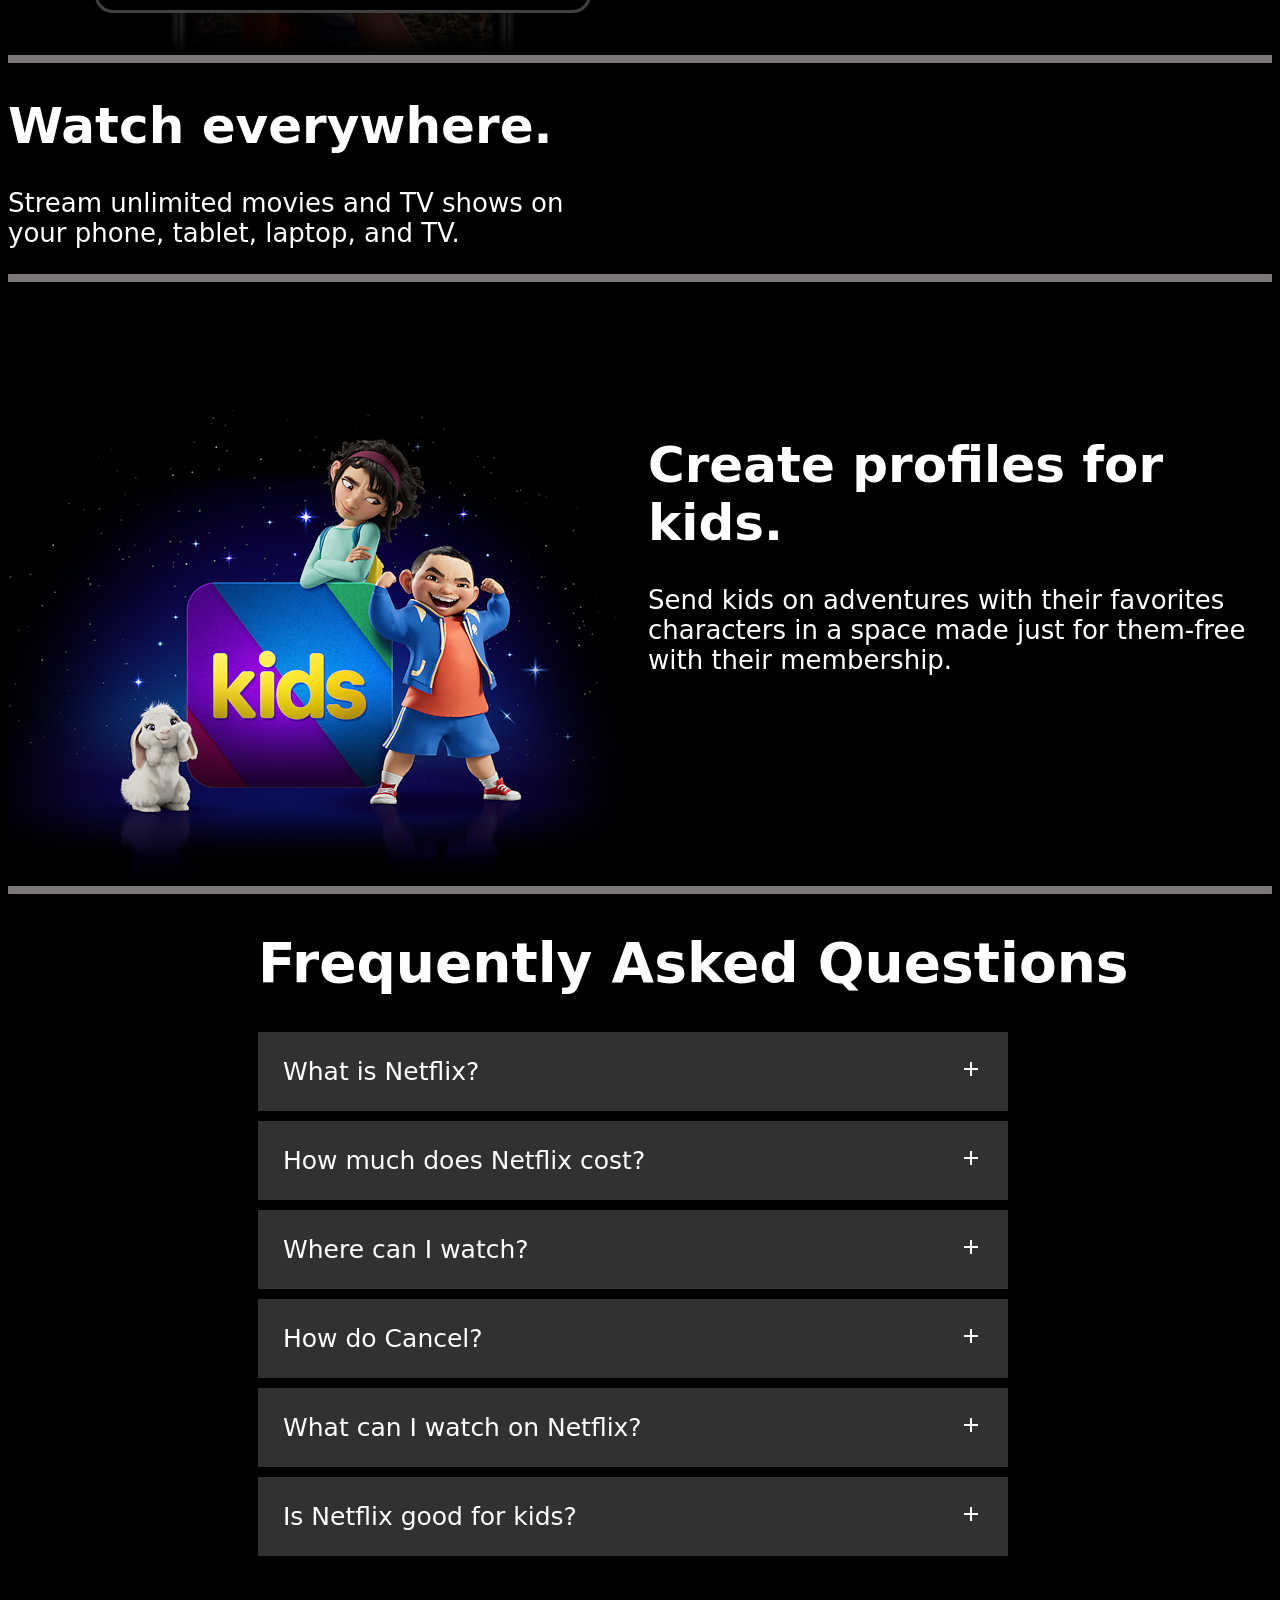
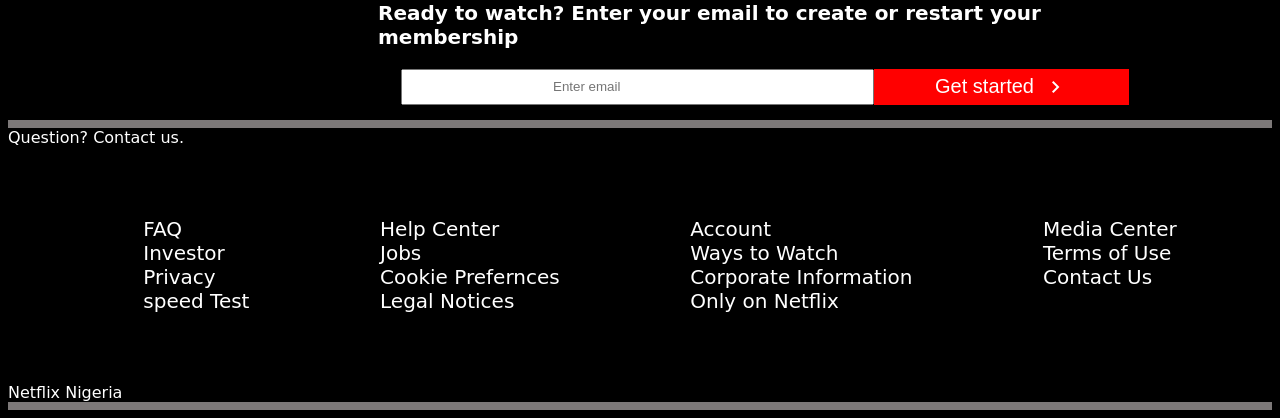
==== commit d411f9e4: "updated" ====
--- a/index.html
+++ b/index.html
@@ -6,6 +6,7 @@
     <meta name="viewport" content="width=device-width, initial-scale=1.0" />
     <title>Netflix</title>
     <link rel="stylesheet" href="style.css" />
+    <link rel="stylesheet" href="https://fonts.googleapis.com/css2?family=Material+Symbols+Outlined:opsz,wght,FILL,GRAD@20..48,100..700,0..1,-50..200" />
   </head>
   <body>
     <main class="wrapper">
@@ -25,7 +26,7 @@
             </h3>
             <div class="email-holder">
               <input type="email" placeholder="Enter email" />
-              <button>Get started</button>
+              <button>Get started <span class="material-symbols-outlined">chevron_right</span></button>
             </div>
           </div>
         </div>
@@ -77,126 +78,116 @@
       <div class="sixth-section">
           <div class="questions">
           <h1>Frequently Asked Questions</h1>
-          <h1>
-            <details class="detail-content">
-              <summary class="summary">
-                What is Netflix?<img src="images/plus.PNG" alt="plus" />
-              </summary>
-              <p>
-                Netflix is a streaming service that offers a wide variety of
-                <br />
-                award-winning TV shows, movies, anime, documentaries, and <br />
-                more on thousands of internet-connected devices.
-              </p>
-              <br />
-              <br />
-              <p>
-                You can watch as much as you want, whenever you want <br />
-                without a single commercial -all for one low monthly price. <br />
-                There's always something new to discover and new TV shows <br />
-                and movies are added every week!
-              </p>
-            </details>
-          </h1>
-          <h1>
-            <details class="detail-content">
-              <summary class="summary">
-                How much does Netflix cost?<img src="images/plus.PNG" alt="plus"/>
-              </summary>
-              <p>
-                Watch Netflix on your smartphone, tablet, Smart TV, laptop, or
-                <br />
-                streaming device, all for one fixed monthly fee. Plans range from
-                <br />
-                ₦1,200 to ₦4,400 a month. No extra costs, no contracts.
-              </p>
-            </details>
-          </h1>
-          <h1>
-            <details class="detail-content">
-              <summary class="summary">
-                Where can I watch?<img src="images/plus.PNG" alt="plus" />
-              </summary>
-              <p>
-                Watch anywhere, anytime. Sign in with your Netflix account to
-                watch <br />
-                instantly on the web at netflix.com from your personal computer or
-                <br />
-                on any internet-connected device that offers the Netflix app,
-                <br />
-                including smart TVs, smartphones, tablets, streaming media <br />
-                players and game consoles.
-              </p>
-              <p>
-                You can also download your favorite shows with the iOS, Android,
-                <br />
-                or Windows 10 app. Use downloads to watch while you're on the go
-                <br />
-                and without an internet connection. Take Netflix with you
-                anywhere.
-              </p>
-            </details>
-          </h1>
-          <h1>
-            <details class="detail-content">
-              <summary class="summary">
-                How do Cancel?<img src="images/plus.PNG" alt="plus" />
-              </summary>
-              <p>
-                Netflix is flexible. There are no pesky contracts and no
-                commitments. <br />
-                You can easily cancel your account online in two clicks. There are
-                no <br />
-                cancellation fees - start or stop your account anytime.
-              </p>
-            </details>
-          </h1>
-          <h1>
-            <details class="detail-content">
-              <summary class="summary">
-                What can I watch on Netflix?<img
-                  src="images/plus.PNG"
-                  alt="plus"
-                />
-              </summary>
-              <p>
-                Netflix has an extensive library of feature films, documentaries,
-                <br />
-                TV shows, anime, award-winning Netflix originals, and more. Watch
-                <br />
-                as much as you want, anytime you want.
-              </p>
-            </details>
-          </h1>
-          <h1>
-            <details class="detail-content">
-              <summary class="summary">
-                Is Netflix good for kids?<img src="images/plus.PNG" alt="plus" />
-              </summary>
-              <p>
-                The Netflix Kids experience is included in your membership to give
-                <br />
-                parents control while kids enjoy family-friendly TV showsbr and
-                movies in their own space.
-              </p>
-              <br />
-              <br />
-              <p>
-                Kids profiles come with PIN-protected parental controls that let
-                <br />
-                you restrict the maturity rating of content kids can watch andbr
-                block specific titles you don't want kids to see.
-              </p>
-            </details>
-          </h1>
+          <details class="detail-content">
+            <summary class="summary">What is Netflix? <span class="material-symbols-outlined">add</span></summary>
+            <p>
+              Netflix is a streaming service that offers a wide variety of
+              <br />
+              award-winning TV shows, movies, anime, documentaries, and <br />
+              more on thousands of internet-connected devices.
+            </p>
+            <br />
+            <br />
+            <p>
+              You can watch as much as you want, whenever you want <br />
+              without a single commercial -all for one low monthly price. <br />
+              There's always something new to discover and new TV shows <br />
+              and movies are added every week!
+            </p>
+          </details>
+        
+        
+          <details class="detail-content">
+            <summary class="summary">
+              How much does Netflix cost?<span class="material-symbols-outlined">
+                add
+                </span>
+            </summary>
+            <p>
+              Watch Netflix on your smartphone, tablet, Smart TV, laptop, or
+              <br />
+              streaming device, all for one fixed monthly fee. Plans range from
+              <br />
+              ₦1,200 to ₦4,400 a month. No extra costs, no contracts.
+            </p>
+          </details>
+        
+        
+          <details class="detail-content">
+            <summary class="summary">
+              Where can I watch? <span class="material-symbols-outlined">
+                add
+                </span>
+            </summary>
+            <p>
+              Watch anywhere, anytime. Sign in with your Netflix account to
+              watch <br />
+              instantly on the web at netflix.com from your personal computer or
+              <br />
+              on any internet-connected device that offers the Netflix app,
+              <br />
+              including smart TVs, smartphones, tablets, streaming media <br />
+              players and game consoles.
+            </p>
+            <p>
+              You can also download your favorite shows with the iOS, Android,
+              <br />
+              or Windows 10 app. Use downloads to watch while you're on the go
+              <br />
+              and without an internet connection. Take Netflix with you
+              anywhere.
+            </p>
+          </details>
+        
+        
+          <details class="detail-content">
+            <summary class="summary">
+              How do Cancel? <span class="material-symbols-outlined">add</span></summary>
+            <p>
+              Netflix is flexible. There are no pesky contracts and no
+              commitments. <br />
+              You can easily cancel your account online in two clicks. There are
+              no <br />
+              cancellation fees - start or stop your account anytime.
+            </p>
+          </details>
+        
+        
+          <details class="detail-content">
+            <summary class="summary">
+              What can I watch on Netflix?<span class="material-symbols-outlined">add</span></summary>
+            <p>
+              Netflix has an extensive library of feature films, documentaries,
+              <br />
+              TV shows, anime, award-winning Netflix originals, and more. Watch
+              <br />
+              as much as you want, anytime you want.
+            </p>
+          </details>
+        
+      
+          <details class="detail-content">
+            <summary class="summary">Is Netflix good for kids?<span class="material-symbols-outlined">add</span></summary>
+            <p>
+              The Netflix Kids experience is included in your membership to give
+              <br />
+              parents control while kids enjoy family-friendly TV showsbr and
+              movies in their own space.
+            </p>
+            <br />
+            <br />
+            <p>
+              Kids profiles come with PIN-protected parental controls that let
+              <br />
+              you restrict the maturity rating of content kids can watch andbr
+              block specific titles you don't want kids to see.
+            </p>
+          </details>
           <div class="email-container">
-            <h3>
-              Ready to watch? Enter your email to create or restart your
-              membership
-            </h3>
+            <h3>Ready to watch? Enter your email to create or restart your membership</h3>
             <div class="email-holder">
               <input type="email" placeholder="Enter email" />
-              <button>Get started</button>
+              <button>Get started <span class="material-symbols-outlined">chevron_right</span></button>
             </div>
           </div>
         </div>
--- a/style.css
+++ b/style.css
@@ -29,7 +29,7 @@
     justify-content: center;
 }
 .first-section {
-    background: linear-gradient(249deg,rgba(17, 6, 6, 0.8), 0, transparent 60%, rgba(0,0,0,.8)), url('images/netflix.JPEG'); 
+    background: linear-gradient(249deg,rgba(1, 25, 25, 0.9), 0, transparent 0%, rgba(0,0,0,0.9)), url('https://assets.nflxext.com/ffe/siteui/vlv3/84526d58-475e-4e6f-9c81-d2d78ddce803/6bea0527-159e-4557-b113-3e6bdbdb4908/NG-en-20221228-popsignuptwoweeks-perspective_alpha_website_large.jpg'); 
     background-repeat: no-repeat;
     background-size: contain;
     max-width: 1400px;
@@ -43,7 +43,8 @@
 .nav :last-child {
     background-color: red;
     color: white;
-    border: 10px solid red;
+    border: 1px solid red;
+    padding: 5px 20px;
     border-radius: 4px;
 }
 .header {
@@ -76,6 +77,10 @@
     outline: none;
 }
 .email-holder button{
+    display: flex;
+    align-items: center;
+    justify-content: flex-start;
+    gap: 10px;
     background-color: red;
     color: white;
     border: 1px solid red;
@@ -147,33 +152,22 @@
 .questions {
     margin-left: 250px;
 }
+
 .detail-content {
-    font: 16px "Open Sans", Calibri, sans-serif;
-    width: 650px;
-    border: 0px 150px solid black;
-   
+    width: 700px;
+    padding: 25px;
+    border-radius: 1px solid black;
+    background-color: #303232;
+    margin-bottom: 10px;
+    font-size: 25px;
+    transition: all 0.45 ease-in-out;
 }
-  
-.detail-content summary {
-    padding: 2px 20px;
-    width: 20em;
-    background-color: rgb(23, 20, 20);
-    border: 35px;
-    box-shadow: 3px 3px 4px black;
-    list-style: none;
-    font-size: 35px;
+.detail-content .summary {
+    display: flex;
     justify-content: space-between;
-
-  }
-.detail-content  p {
-    border-radius: 0 0 10px 10px;
-    background-color:  rgb(23, 20, 20);
-    padding: 2px 6px;
-    width: 20.5em;
-    margin: 0;
-    box-shadow: 3px 3px 4px black;
-    font-size: 35px;
-  }
+    outline: none;
+    cursor: pointer;
+}
 
   /* style for section seven */
 .footer {
